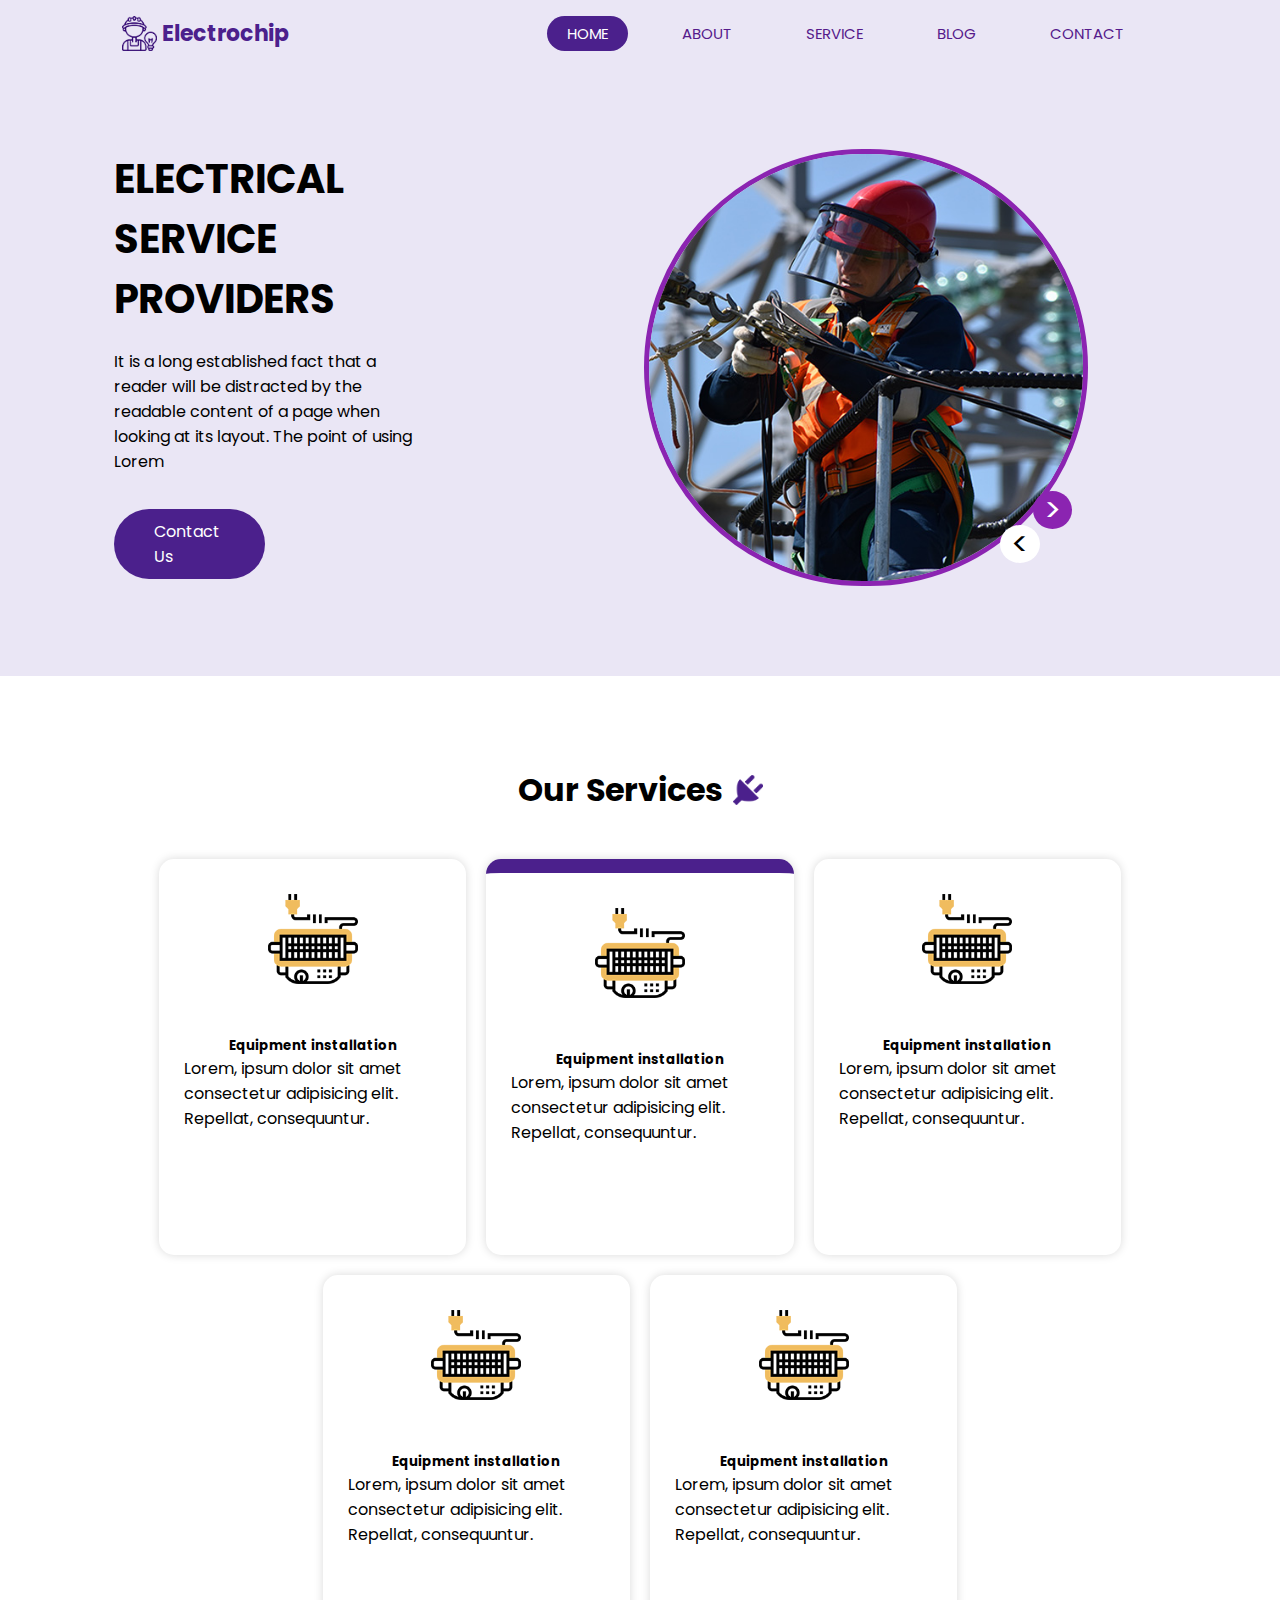
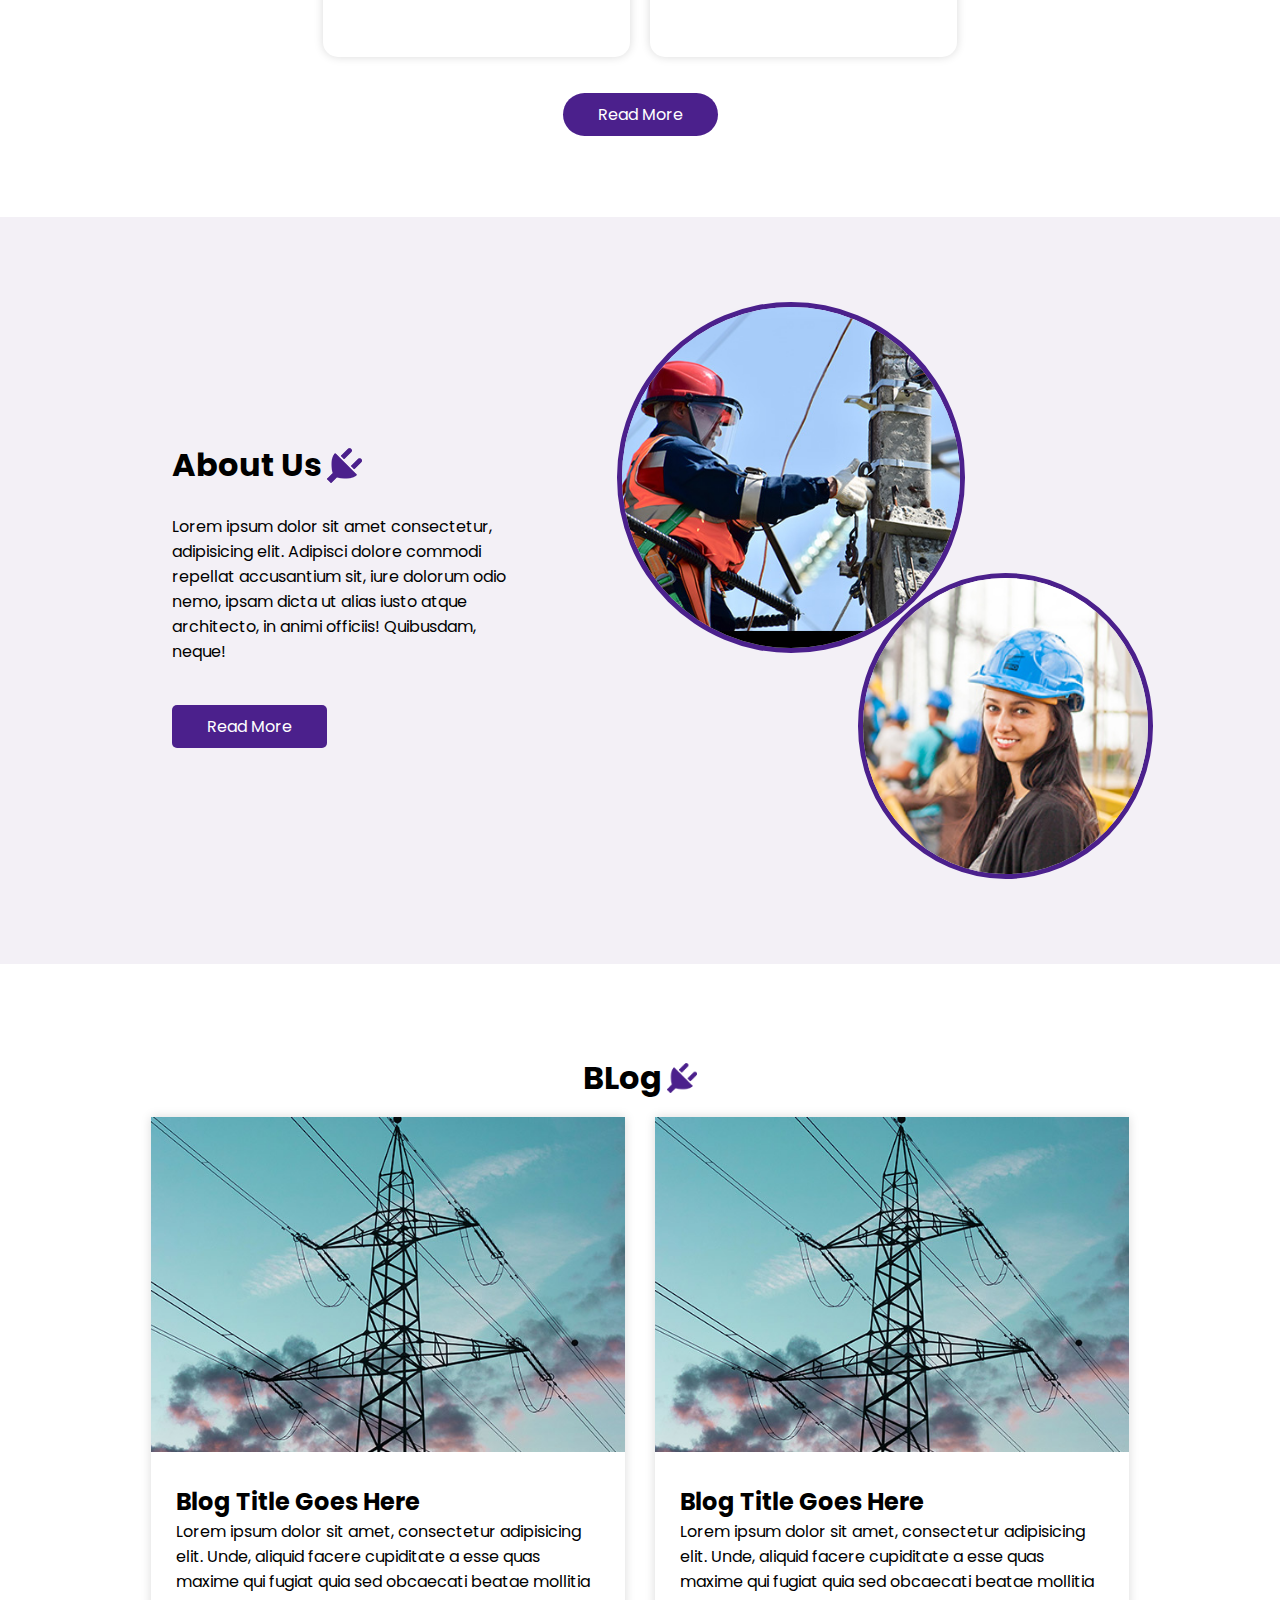
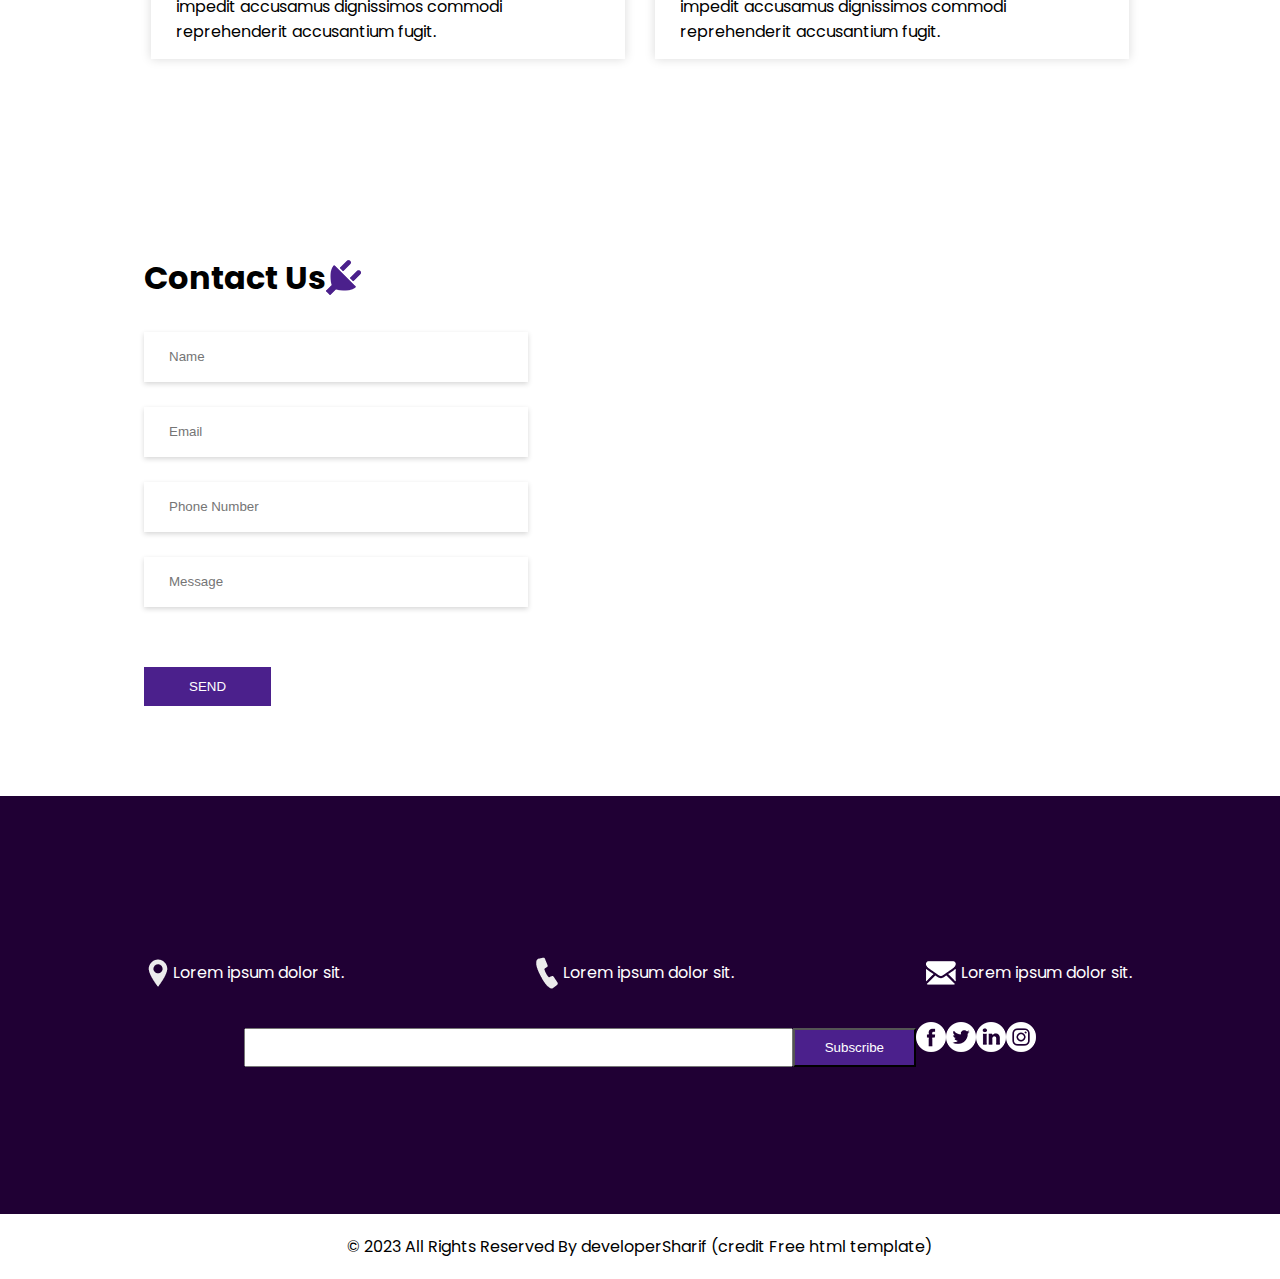
==== one/index.html @ a2be6201 "structure updated" ====
<!DOCTYPE html>
<html lang="en">
<head>
    <meta charset="UTF-8">
    <meta name="viewport" content="width=device-width, initial-scale=1.0">
    <title>WIT Assignment</title>
    <link rel="stylesheet" href="assets/style.css">
    <link href="https://fonts.googleapis.com/css?family=Poppins:400,600,700&amp;display=swap" rel="stylesheet">
</head>
<body>
    <div class="hero-area">
        <div class="header-section">
            <nav>
                <a href="" class="brand"><img src="assets/images/logo.png" alt="brad"><span>Electrochip</span></a>
                <div class="nav-link">
                    <ul>
                        <li><a href="" class="active">HOME</a></li>
                        <li><a href="">ABOUT</a></li>
                        <li><a href="">SERVICE</a></li>
                        <li><a href="">BLOG</a></li>
                        <li><a href="">CONTACT</a></li>
                    </ul>
                </div>
            </nav>
        </div>
        <div class="intro-section">
            <div class="details">
                <h1>
                  Electrical <br>
                  Service <br>
                  Providers
                </h1>
                <p>
                  It is a long established fact that a reader will be distracted by the readable content of a page when looking at its layout. The point of using Lorem
                </p>
                <a href="" class="">
                  Contact Us
              </a></div>
              <div class="right-side">
                <img src="assets/images/slider-img.jpg" alt="">
                <a href="#" class="prev-button"><</a>
                <a href="#" class="next-button">></a>
              </div>
        </div>
    </div>
    <section class="service-section">
        <div class="container">
            <div class="heading"><h2>Our Services</h2> <img src="assets/images/plug.png" alt=""></div>
            <div class="services">
                <div class="card">
                    <div class="top-img">
                        <img src="assets/images/s1.png" alt="">
                    </div>
                    <div class="details">
                        <h5>Equipment installation</h5>
                        <p>Lorem, ipsum dolor sit amet consectetur adipisicing elit. Repellat, consequuntur.</p>
                    </div>
                </div>                
                <div class="card active">
                    <div class="top-img">
                        <img src="assets/images/s1.png" alt="">
                    </div>
                    <div class="details">
                        <h5>Equipment installation</h5>
                        <p>Lorem, ipsum dolor sit amet consectetur adipisicing elit. Repellat, consequuntur.</p>
                    </div>
                </div>                <div class="card">
                    <div class="top-img">
                        <img src="assets/images/s1.png" alt="">
                    </div>
                    <div class="details">
                        <h5>Equipment installation</h5>
                        <p>Lorem, ipsum dolor sit amet consectetur adipisicing elit. Repellat, consequuntur.</p>
                    </div>
                </div>                <div class="card">
                    <div class="top-img">
                        <img src="assets/images/s1.png" alt="">
                    </div>
                    <div class="details">
                        <h5>Equipment installation</h5>
                        <p>Lorem, ipsum dolor sit amet consectetur adipisicing elit. Repellat, consequuntur.</p>
                    </div>
                </div>                <div class="card">
                    <div class="top-img">
                        <img src="assets/images/s1.png" alt="">
                    </div>
                    <div class="details">
                        <h5>Equipment installation</h5>
                        <p>Lorem, ipsum dolor sit amet consectetur adipisicing elit. Repellat, consequuntur.</p>
                    </div>
                </div>
            </div>
            <div class="more-btn">
                <a href="">Read More</a>
            </div>
        </div>
    </section>
    <section class="about-section">
        <div class="container">
            <div class="left">
                <div class="heading">
                    <h2>About Us</h2>
                    <img src="assets/images/plug.png" alt="">
                </div>
                <p>Lorem ipsum dolor sit amet consectetur, adipisicing elit. Adipisci dolore commodi repellat accusantium sit, iure dolorum odio nemo, ipsam dicta ut alias iusto atque architecto, in animi officiis! Quibusdam, neque!</p>
                <div class="more-btn">
                    <a href="">Read More</a>
                </div>
            </div>
            <div class="right">
                <img src="assets/images/about-img1.jpg">
                <img src="assets/images/about-img2.jpg">
            </div>
        </div>
    </section>
    <section class="blog-section">
        <div class="container">
            <div class="heading">
                <h2>BLog </h2>
                <img src="assets/images/plug.png" alt="">
            </div>
            <div class="blogs">
                <div class="card">
                    <div class="card-img">
                        <img src="assets/images/blog1.jpg" alt="">
                    </div>
                    <div class="details">
                        <div class="title">
                            <h2>Blog Title Goes Here</h2>
                            <p>Lorem ipsum dolor sit amet, consectetur adipisicing elit. Unde, aliquid facere cupiditate a esse quas maxime qui fugiat quia sed obcaecati beatae mollitia impedit accusamus dignissimos commodi reprehenderit accusantium fugit.</p>
                        </div>
                    </div>
                </div>                <div class="card">
                    <div class="card-img">
                        <img src="assets/images/blog1.jpg" alt="">
                    </div>
                    <div class="details">
                        <div class="title">
                            <h2>Blog Title Goes Here</h2>
                            <p>Lorem ipsum dolor sit amet, consectetur adipisicing elit. Unde, aliquid facere cupiditate a esse quas maxime qui fugiat quia sed obcaecati beatae mollitia impedit accusamus dignissimos commodi reprehenderit accusantium fugit.</p>
                        </div>
                    </div>
                </div>
            </div>
        </div>
    </section>
    <section class="contact-section">


            <div class="container">
                <div class="left">
                    <div class="heading">
                        <h2>Contact Us</h2>
                        <img src="assets/images/plug.png" alt="">
                    </div>
                    <form action="">
                        <input type="text" placeholder="Name" name="" id="">
                        <input type="text" placeholder="Email" name="" id="">
                        <input type="text" placeholder="Phone Number" name="" id="">
                        <input type="text" placeholder="Message" name="" id="">
                        <input type="submit" name="" id="" value="SEND">

                    </form>
                </div>
                <div class="right">
                    <iframe src="http://localhost" frameborder="0" height="600" width="300">Location</iframe>
                </div>
            
        </div>
    </section>
    <section class="info-section">
        <div class="container">
            <div class="details">
                <a href=""><img src="assets/images/location-white.png" alt=""><span>Lorem ipsum dolor sit.</span></a>                
                
                <a href=""><img src="assets/images/telephone-white.png" alt=""><span>Lorem ipsum dolor sit.</span></a>                
                
                <a href=""><img src="assets/images/envelope-white.png" alt=""><span>Lorem ipsum dolor sit.</span></a>
            </div>
            <div class="social">
                <div class="left"><input type="text" name="" id=""><input type="submit" value="Subscribe"></div> 
                <div class="right"><img src="assets/images/fb.png" alt=""><img src="assets/images/twitter.png" alt=""><img src="assets/images/linkedin.png" alt=""><img src="assets/images/instagram.png" alt=""></div>
            </div>
        </div>
    </section>
    <footer class="footer-section">
        <p>&copy; 2023 All Rights Reserved By developerSharif (credit Free html template)</p>
    </footer>
</body>
</html>
---- one/assets/style.css ----
*{
    box-sizing: border-box;
    padding: 0;
    margin: 0;
}

body{
    font-family: "Poppins"
}
body .hero-area{
    background-color: #eae6f5;
    padding-bottom: 90px;
}
body .hero-area .header-section .brand{
    display: flex;
    align-items: center;
    text-decoration: none;
}
body .hero-area .header-section .brand span{
    font-size: 22px;
    font-weight: 700;
    color: #4b208c;
    padding-left: 5px;
}
body .hero-area .header-section{
    padding: 16px 0rem;
}
body .hero-area .header-section nav{
    display: flex;
    flex-direction: row;
    justify-content: space-around;
    align-items: center;
    margin-bottom: 82px;
}
body .hero-area .header-section nav a{}
body .hero-area .header-section nav a img{
    width: 35px;
}
body .hero-area .header-section nav .nav-link ul{
    list-style: none;
}
body .hero-area .header-section nav .nav-link ul li{
    display: inline;
}
body .hero-area .header-section nav .nav-link ul li a{
    text-decoration: none;
    border-radius: 35px;
    font-size: 15px;
    padding: 7px 20px;
    margin: 10px 15px;
}body .hero-area .header-section nav .nav-link ul li a:hover{
    background-color: #4b208c;
    color: white;
}
.active{
    background-color: #4b208c;
    color: white;
}
.intro-section{
    display: flex;
    justify-content: space-around;
}
.intro-section .details{
    display: flex;
    flex-direction: column;
    flex: 0.4;
}
.intro-section .details h1{
    text-transform: uppercase;
    font-weight: bold;
    font-size: 2.5rem;
    line-height: 60px;
}
.intro-section .details p{
    margin-top: 20px;
}
.intro-section .details a{
    text-decoration: none;
    margin-top: 35px;
    border-radius: 35px;
    padding: 10px 40px;
    background: #4b208c;
    color: white;
    display: inline-block;
    width: 50%;
}
.intro-section .right-side img {
    width: 85%;
    border-radius: 300px;
    vertical-align: middle;
    border-style: none;
    border: 5px solid #8b24b1;
}
.intro-section .right-side .prev-button{
    position: absolute;
    text-decoration: none;
    font-size: 2rem;
    z-index: 1;
    right: 15rem;
    top: 525px;
    color: black;
    background: white;
    line-height: 1;
    border-radius: 100%;
    padding: 3px 11px;
}
.intro-section .right-side .next-button{
    position: absolute;
    text-decoration: none;
    font-size: 2rem;
    z-index: 1;
    right: 13rem;
    top: 491px;
    background: #8b24b1;
    color: white;
    line-height: 1;
    border-radius: 100%;
    padding: 3px 11px;
}

.service-section{
    padding-top: 90px;
    padding-bottom: 90px;
}
.service-section .container{
    display: flex;
    flex-direction: column;
    justify-content: center;
    align-items: center;
    flex-wrap: wrap;
}
.service-section .container .heading{
    display: flex;
    align-items: center;
}
.service-section .container .heading h2{
    font-size: 2rem;
    margin-right: 10px;
}
.service-section .container .heading img{
    width: 30px;
}
.service-section .container .services{
    display: flex;
    justify-content: center;
    flex-wrap: wrap;
    flex-direction: row;
    padding: 35px 0px;
}
.service-section .container .services .card{
    display: flex;
    flex-direction: column;
    flex-wrap: nowrap;
    align-items: center;
    flex-basis: 24%;
    padding: 35px 25px 25px;
    border-radius: 15px;
    box-shadow: 0 0 10px 0 rgba(0, 0, 0, 0.15);
    margin: 10px;
 
}
.service-section .container .services .active{
    border-top: 14px solid #4b208c;
    color: black;
    background: none;
}
.service-section .container .services .card:hover{
    border-top: 14px solid #4b208c;
}
.service-section .container .services .card .details{
    display: flex;
    flex-direction: column;
    flex-wrap: nowrap;
    align-items: center;
    margin-top: 45px;
    margin-bottom: 85px;

}
.service-section .container .services .card .top-img img{
width: 90px;
}
.service-section .container .more-btn a{
    margin-top: 25px;
    text-decoration: none;
    color: white;
    background: #4b208c;
    padding: 10px 35px;
    border-radius: 35px;
}

.about-section{
    background-color: #f3f0f6;
}
.about-section .container{
    display: flex;
    flex-wrap: nowrap;
    flex-direction: row;
    align-items: center;
    justify-content: space-around;
    padding: 85px 25px;
}
.about-section .container .left{
    flex-basis: 32%;
    display: flex;
    flex-direction: column;
    flex-wrap: nowrap;
    align-items: baseline;
}
.about-section .container .left .heading{
    display: flex;
    flex-direction: row;
    flex-wrap: nowrap;
    align-items: center;
}
.about-section .container .left .heading h2{
    font-size: 2rem;
    margin-right: 5px;
}
.about-section .container .left p{
    margin:25px 25px;
}
.about-section .container .left .more-btn{
    margin-top: 25px;
}
.about-section .container .left .more-btn a{
    text-decoration: none;
    color: white;
    background: #4b208c;
    padding: 10px 35px;
    border-radius: 5px;
}
.about-section .container .right{
    display: flex;
    flex-direction: column;
    flex-wrap: nowrap;
    align-items: center;
}
.about-section .container .right img{
    border:5px solid #4b208c;
    width: 100%;;
}
.about-section .container .right img:first-child{
    border-radius: 100%;
    margin-left: -21rem;
}
.about-section .container .right img:nth-child(2){
    width: 85%;
    border-radius: 100%;
    margin-left: 93px;
    margin-top: -5rem;
}
.blog-section .container{
    display: flex;
    flex-wrap: wrap;
    flex-direction: row;
    justify-content: center;
    padding-top: 90px;
    padding-bottom: 90px;
}
.blog-section .container .heading{
    display: flex;
    align-items: center;
    flex-wrap: nowrap;
    flex-direction: row;
}
.blog-section .container .heading h2{
    font-size: 2rem;
}
.blog-section .container .heading img{
    width: 30px;
    margin-left: 5px;;
}
.blog-section .container .blogs{
    display: flex;
    flex-direction: row;
    flex-wrap: wrap;
    justify-content: center;
}
.blog-section .container .blogs .card{
    display: flex;
    flex-direction: column;
    flex-wrap: nowrap;
    align-items: center;
    flex-basis: 37%;
    margin-top: 55px;
    background-color: #ffffff;
    box-shadow: 0 0 10px 0 rgba(0, 0, 0, 0.15);
    margin: 15px;
}

.blog-section .container .blogs .card img{
    width: 100%;
}

.blog-section .container .blogs .card .details{
    padding: 25px 25px 15px;
}
.contact-section .container{
    padding-top: 90px;
    padding-bottom: 90px;
    display: flex;
    justify-content: space-around;
}
.contact-section .container .heading{
    display: flex;
    flex-direction: row;
    flex-wrap: nowrap;
    align-items: center;

}
.contact-section .container .heading h2{
    font-size: 2rem;
}
.contact-section .container .left{
    flex-basis: 30%;
}
.contact-section .container .left form{
    margin-top:30px;
}
.contact-section .container .left form input[type="text"]{
    width: 100%;
    border: none;
    height: 50px;
    margin-bottom: 25px;
    padding-left: 25px;
    background-color: transparent;
    outline: none;
    color: #101010;
    box-shadow: 0px 2px 5px 0px rgba(0, 0, 0, 0.16);
}

.contact-section .container .left form input[type="submit"]{
    background:none;
    padding:12px 45px;
    border:none;
    background:#4b208c;
    color:white;
    margin-top:35px;
}
.contact-section .container .right iframe{
    width: 20rem;
    height: 100%;
    border: none;
}
.info-section .container{
    display: flex;
    flex-direction: column;
    background: #200034;
    padding: 135px 15px;
    line-height: 4rem;
}
.info-section .container .details{
    display: flex;
    flex-wrap: nowrap;
    flex-direction: row;
    align-items: center;
    justify-content: center;
}
.info-section .container .details a{
    display: flex;
    align-items: center;
    justify-content: center;
    flex-wrap: nowrap;
    flex-direction: row;
    text-decoration: none;
    padding: 10px 6rem;
    color: #ffffff;
}
.info-section .container .details a span{
    margin-left: 5px;;
}
.info-section .container .social{
    display: flex;
    flex-direction: row;
    justify-content: center;
    align-items: baseline;
}
.info-section .container .social .left{
    flex-basis:42rem;
    display: flex;
}
.info-section .container .social .left input[type="text"]{
    width: 100%;
}
.info-section .container .social .left input[type="submit"]{
    background: #4b208c;
    padding: 10px 30px;
    color: white;
}

.footer-section{
    display: flex;
    flex-wrap: nowrap;
    justify-content: center;
    align-items: center;
    flex-direction: row;
    margin: 20px;
}
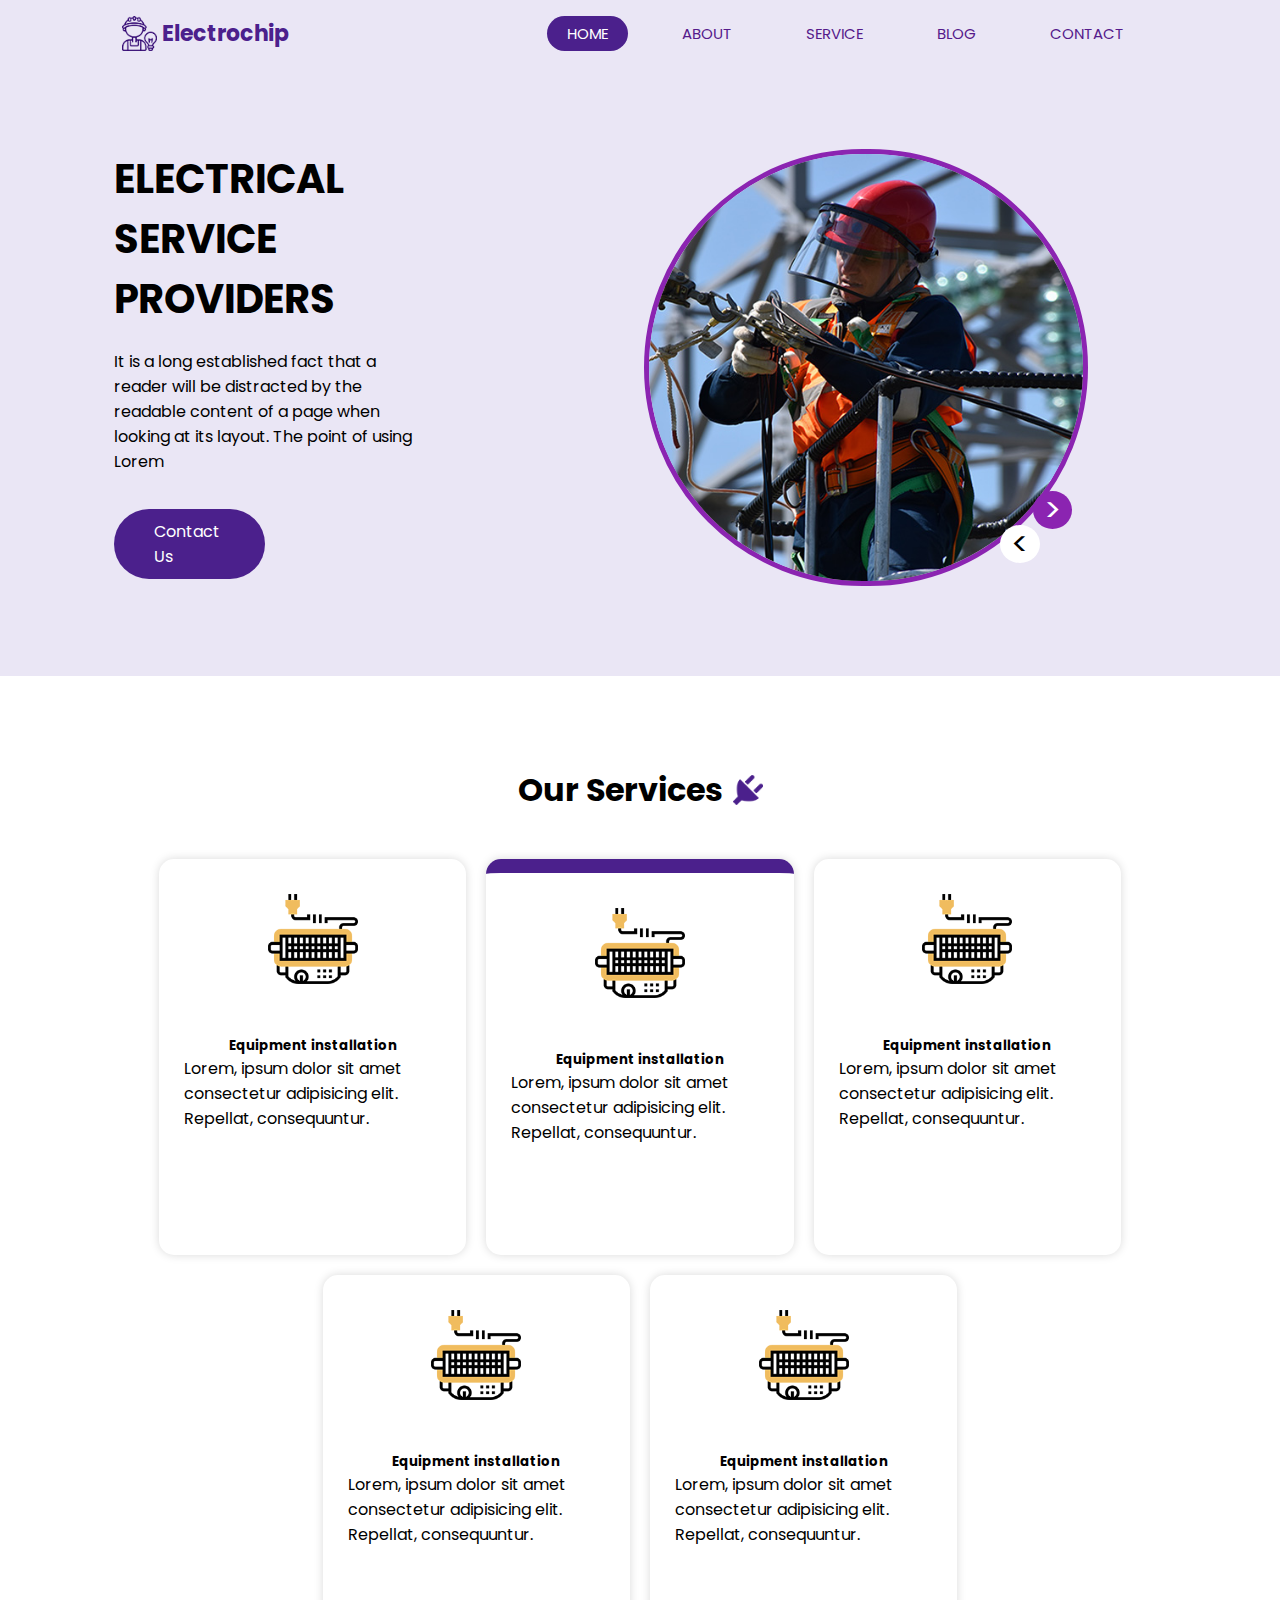
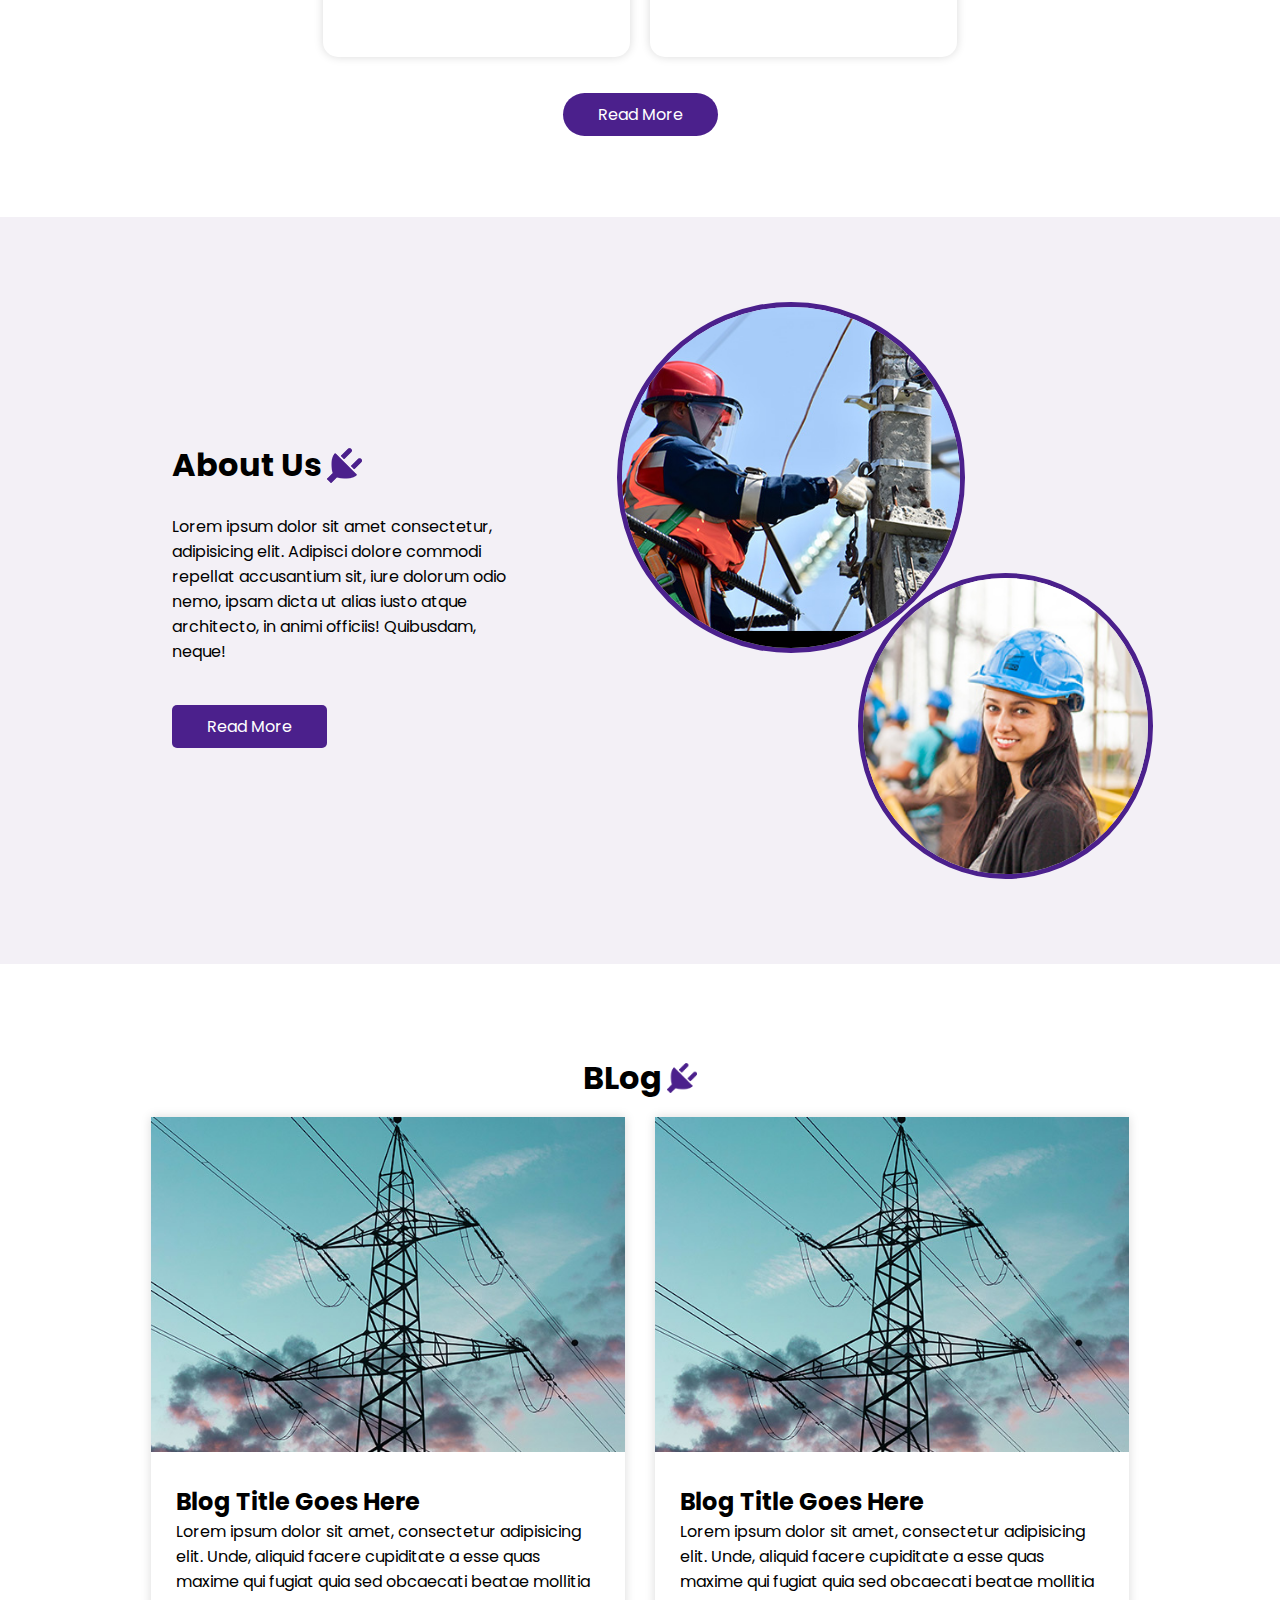
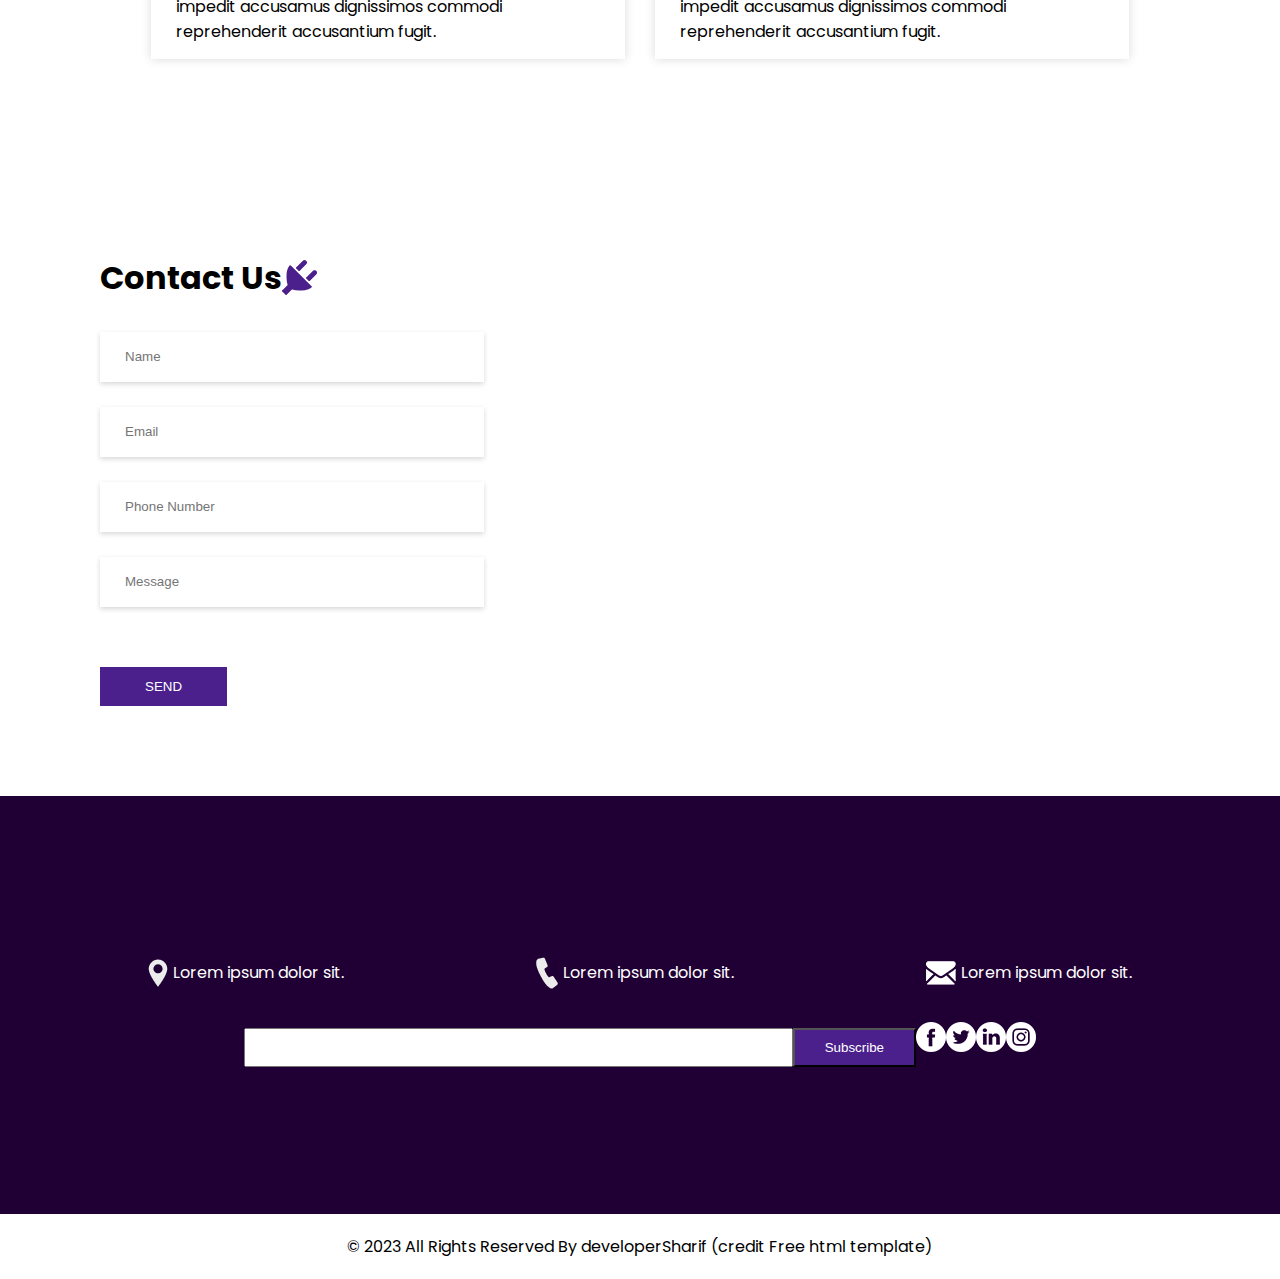
==== commit 61408f80: "map updated" ====
--- a/one/index.html
+++ b/one/index.html
@@ -163,7 +163,7 @@
                     </form>
                 </div>
                 <div class="right">
-                    <iframe src="http://localhost" frameborder="0" height="600" width="300">Location</iframe>
+                    <iframe src="https://www.google.com/maps/embed?pb=!1m18!1m12!1m3!1d58659.376301096774!2d91.0460527486328!3d23.235406999999995!2m3!1f0!2f0!3f0!3m2!1i1024!2i768!4f13.1!3m3!1m2!1s0x3754858fb2bc7ac9%3A0x8f11369804a30de4!2sDeveloper%20sharif!5e0!3m2!1sen!2sbd!4v1692854201335!5m2!1sen!2sbd" width="600" height="450" style="border:0;" allowfullscreen="" loading="lazy" referrerpolicy="no-referrer-when-downgrade"></iframe>
                 </div>
             
         </div>
--- a/one/assets/style.css
+++ b/one/assets/style.css
@@ -338,9 +338,8 @@
     margin-top:35px;
 }
 .contact-section .container .right iframe{
-    width: 20rem;
+    width: 31rem;
     height: 100%;
-    border: none;
 }
 .info-section .container{
     display: flex;
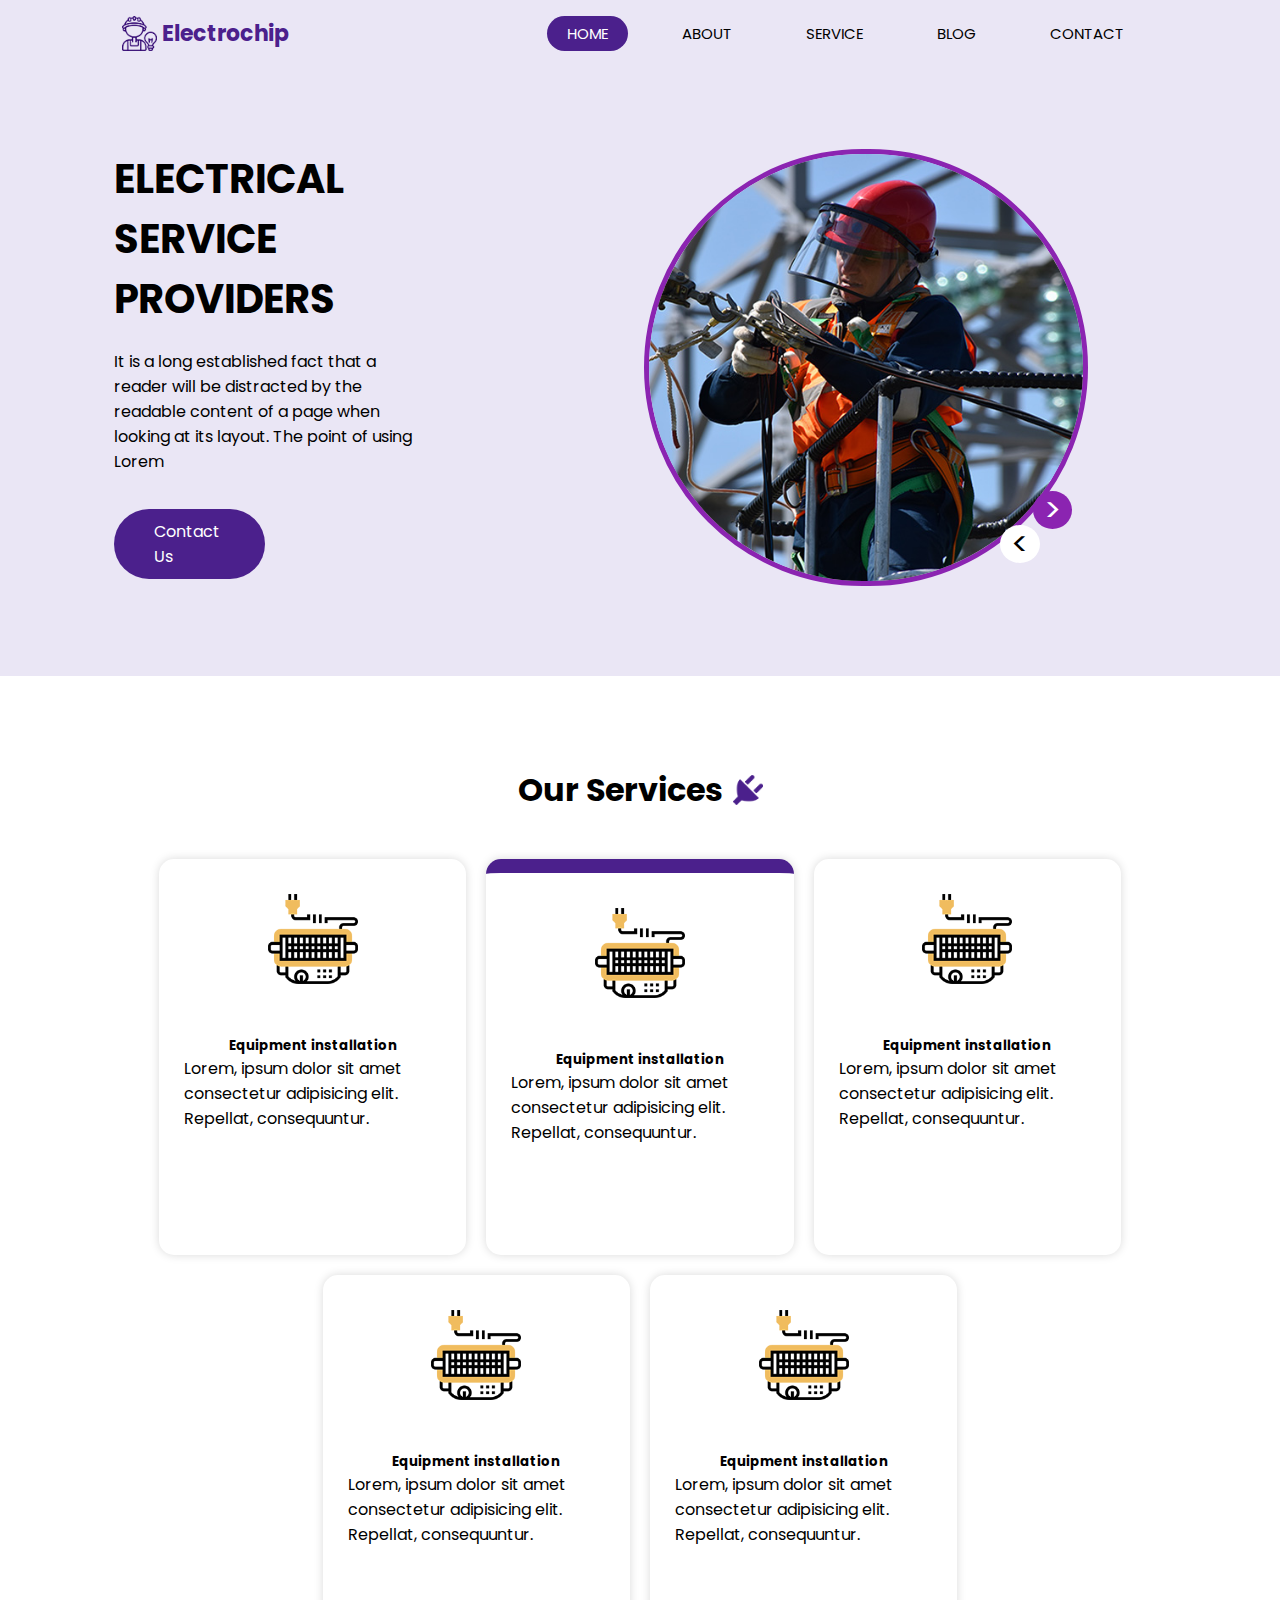
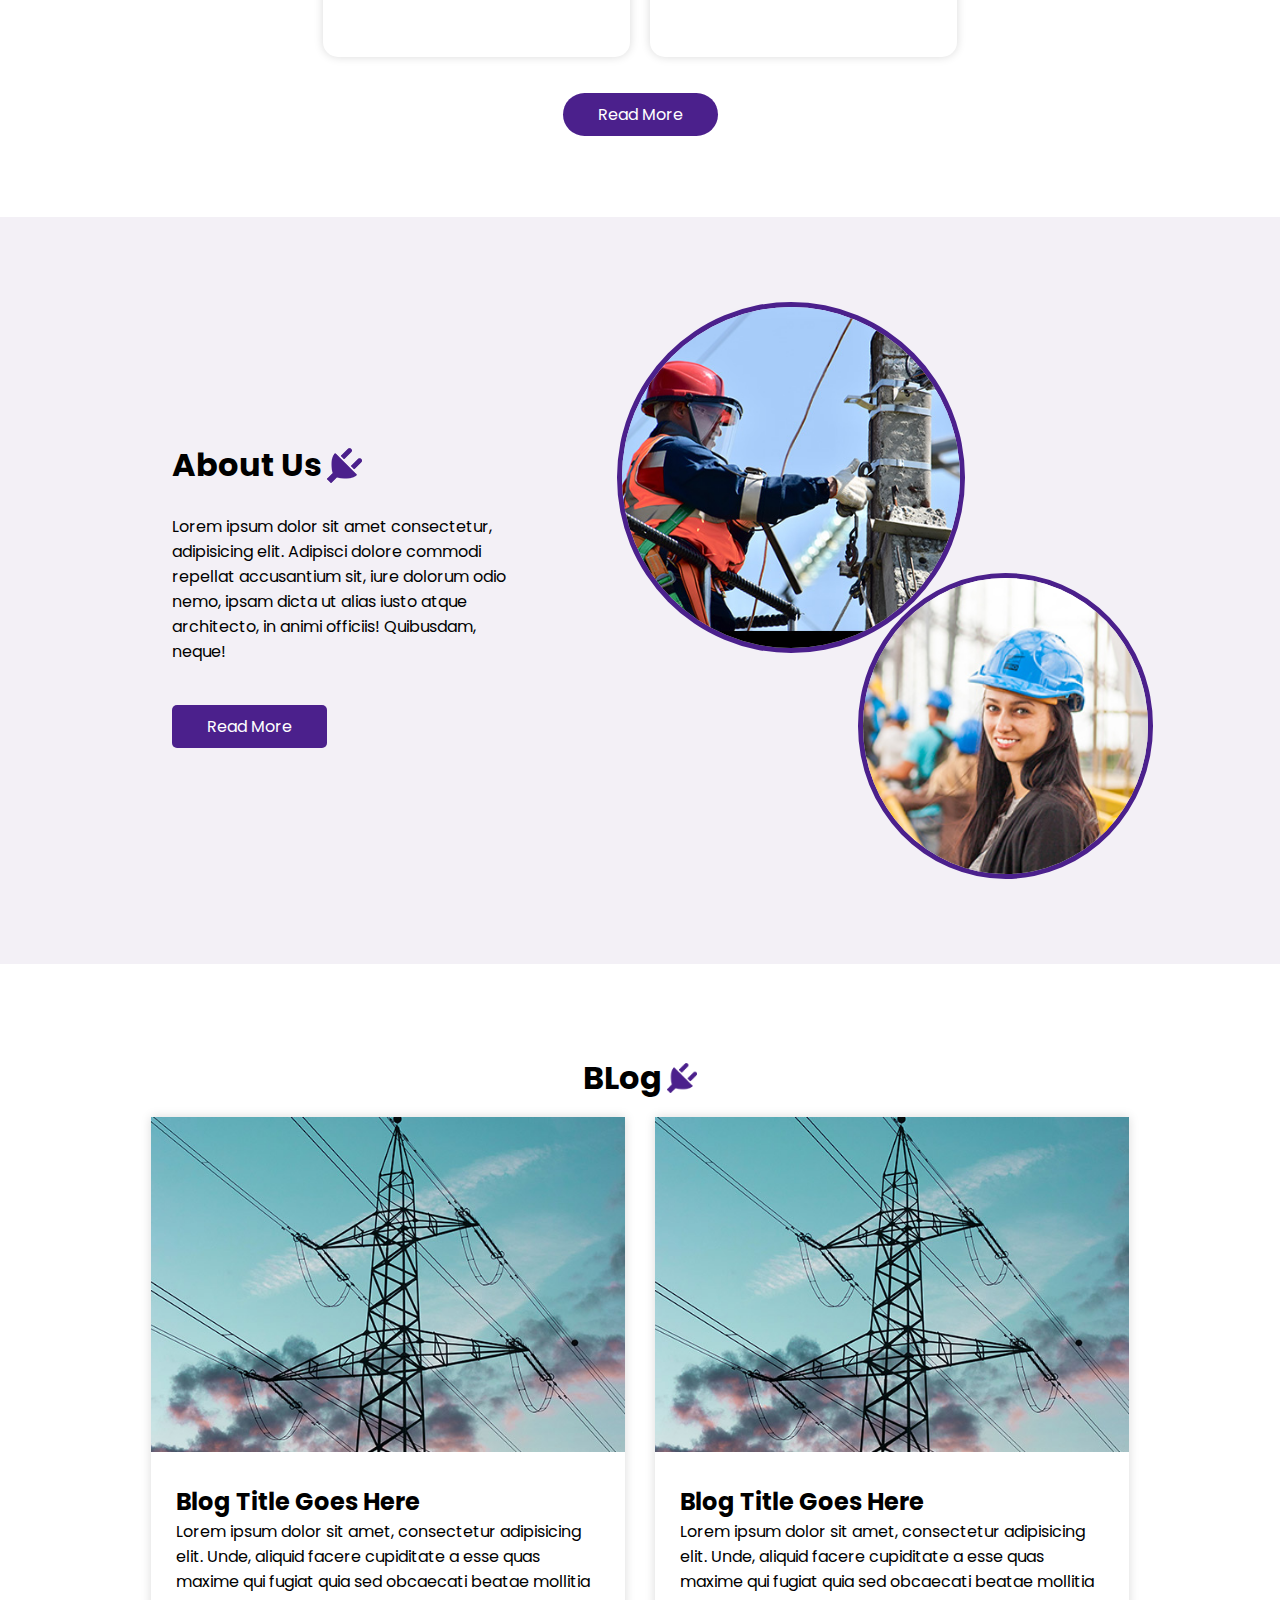
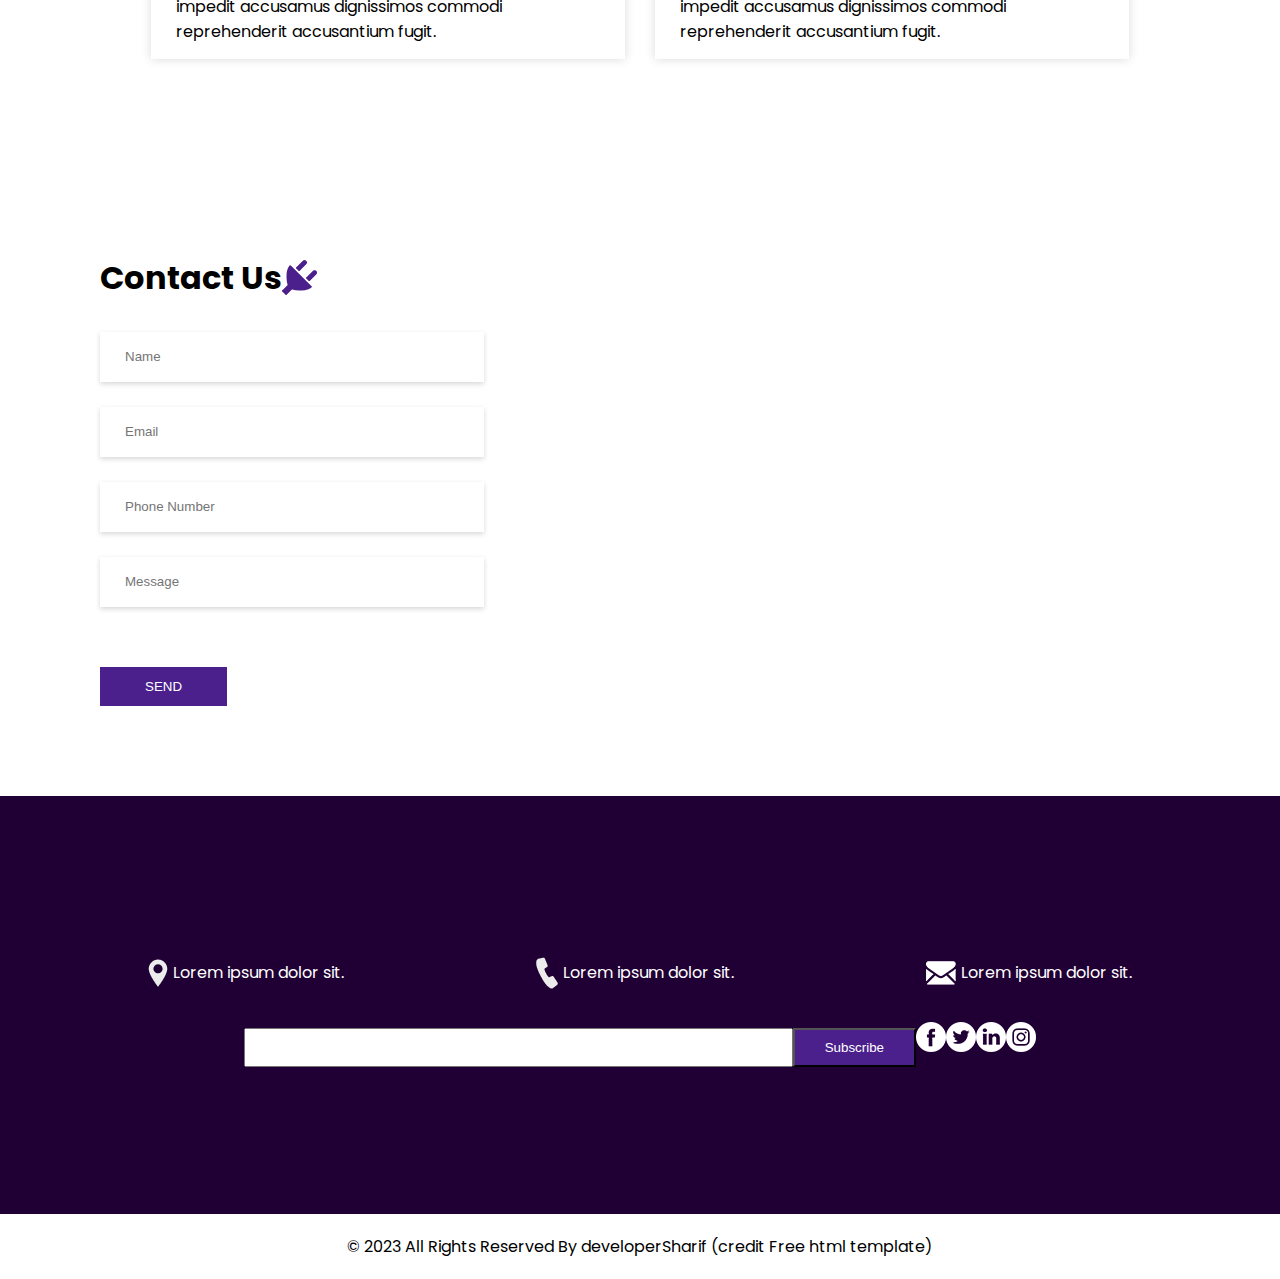
==== commit b931e594: "mobile responsive added" ====
--- a/one/index.html
+++ b/one/index.html
@@ -15,10 +15,10 @@
                 <div class="nav-link">
                     <ul>
                         <li><a href="" class="active">HOME</a></li>
-                        <li><a href="">ABOUT</a></li>
-                        <li><a href="">SERVICE</a></li>
-                        <li><a href="">BLOG</a></li>
-                        <li><a href="">CONTACT</a></li>
+                        <li><a href="#about">ABOUT</a></li>
+                        <li><a href="#services">SERVICE</a></li>
+                        <li><a href="#blogs">BLOG</a></li>
+                        <li><a href="#contact">CONTACT</a></li>
                     </ul>
                 </div>
             </nav>
@@ -43,7 +43,7 @@
               </div>
         </div>
     </div>
-    <section class="service-section">
+    <section class="service-section" id="services">
         <div class="container">
             <div class="heading"><h2>Our Services</h2> <img src="assets/images/plug.png" alt=""></div>
             <div class="services">
@@ -95,7 +95,7 @@
             </div>
         </div>
     </section>
-    <section class="about-section">
+    <section class="about-section" id="about">
         <div class="container">
             <div class="left">
                 <div class="heading">
@@ -113,7 +113,7 @@
             </div>
         </div>
     </section>
-    <section class="blog-section">
+    <section class="blog-section" id="blogs">
         <div class="container">
             <div class="heading">
                 <h2>BLog </h2>
@@ -144,7 +144,7 @@
             </div>
         </div>
     </section>
-    <section class="contact-section">
+    <section class="contact-section" id="contact">
 
 
             <div class="container">
--- a/one/assets/style.css
+++ b/one/assets/style.css
@@ -32,7 +32,9 @@
     align-items: center;
     margin-bottom: 82px;
 }
-body .hero-area .header-section nav a{}
+body .hero-area .header-section nav a{
+    color:black
+}
 body .hero-area .header-section nav a img{
     width: 35px;
 }
@@ -52,9 +54,9 @@
     background-color: #4b208c;
     color: white;
 }
-.active{
+body .hero-area .active{
     background-color: #4b208c;
-    color: white;
+    color: white!important;
 }
 .intro-section{
     display: flex;
@@ -394,4 +396,69 @@
     align-items: center;
     flex-direction: row;
     margin: 20px;
+}
+@media (max-width: 600px){
+    body .hero-area .header-section nav {
+    flex-direction: column;
+    }
+    body .hero-area .header-section nav .nav-link ul {
+        list-style: none;
+        display: none;
+    }
+    body .intro-section {
+        flex-direction: column;
+        width: 100%;
+    }
+    .intro-section .right-side img{
+        position: relative;
+        left: 2rem;
+        margin-top: 20px;
+    }
+    .service-section .container .services {
+        flex-direction: column;
+    }
+    .intro-section .details {
+        align-items: center;
+        margin-top: -70px;
+    }
+    .intro-section .details p {
+        padding: 0 25px;
+    }
+    .intro-section .right-side .prev-button {
+        top: 48rem;
+    }    
+    .intro-section .right-side .next-button {
+        top: 48rem;
+        margin-right: -10px;
+    }
+    .about-section .container {
+        flex-direction: column;
+    }
+    .about-section .container .right {
+        flex-direction: column;
+        margin-top:25px;
+    }
+    .about-section .container .right img:first-child {
+        margin-left: -5rem;
+    }
+    .about-section .container .right img:nth-child(2) {
+        margin-top: -1rem;
+    }
+    .blog-section .container .blogs{
+        flex-direction: column;
+    }
+    .contact-section .container{
+        flex-direction: column;
+    }
+    .info-section .container .social , .info-section .container .details{
+        flex-direction: column;
+    }
+    .info-section .container .social .left {
+        flex-direction: column;
+        align-items: center;
+        flex-basis: 0;
+    }
+    .contact-section .container .right iframe{
+        width: 100%;
+    }
 }